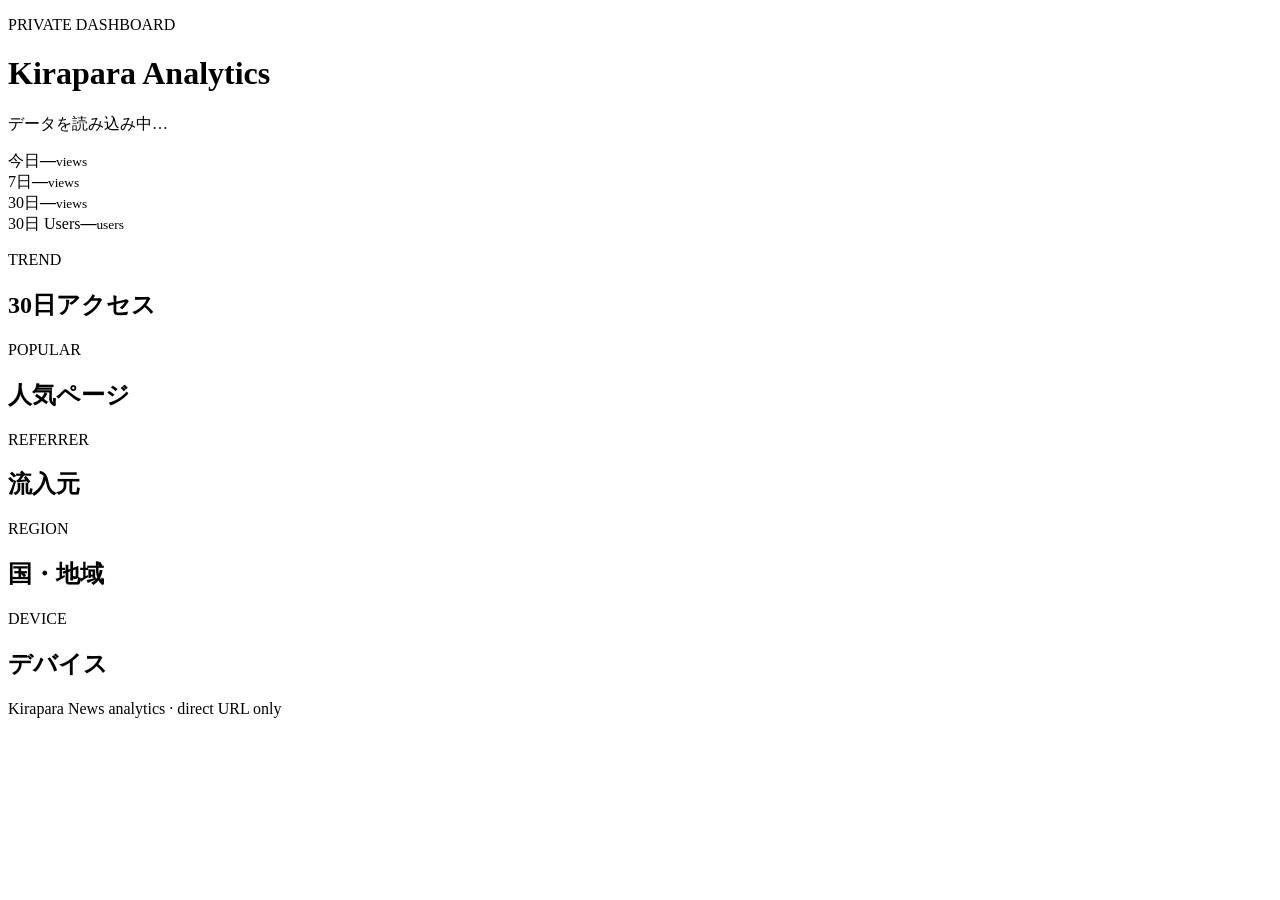
==== docs/analytics/index.html @ bf4885ae "Add hidden analytics dashboard" ====
<!doctype html>
<html lang="ja">
<head>
  <meta charset="utf-8">
  <meta name="viewport" content="width=device-width, initial-scale=1, viewport-fit=cover">
  <meta name="theme-color" content="#17131f">
  <meta name="robots" content="noindex,nofollow,noarchive">
  <title>Kirapara Analytics</title>
  <link rel="icon" href="../icon.svg" type="image/svg+xml">
  <link rel="stylesheet" href="./styles.css">
</head>
<body>
  <main class="shell">
    <header class="hero">
      <div>
        <p class="eyebrow">PRIVATE DASHBOARD</p>
        <h1>Kirapara Analytics</h1>
        <p id="updatedAt" class="muted">データを読み込み中…</p>
      </div>
      <div class="live-dot" title="analytics"></div>
    </header>

    <section id="setupNotice" class="notice" hidden>
      <strong>解析データはまだ未接続です。</strong>
      <span>GA4接続後、この画面へ自動で集計結果が表示されます。</span>
    </section>

    <section class="kpis">
      <article class="kpi"><span>今日</span><strong id="todayViews">—</strong><small>views</small></article>
      <article class="kpi"><span>7日</span><strong id="weekViews">—</strong><small>views</small></article>
      <article class="kpi"><span>30日</span><strong id="monthViews">—</strong><small>views</small></article>
      <article class="kpi"><span>30日 Users</span><strong id="monthUsers">—</strong><small>users</small></article>
    </section>

    <section class="panel wide">
      <div class="panel-head"><div><p class="eyebrow">TREND</p><h2>30日アクセス</h2></div></div>
      <div id="trendChart" class="trend" aria-label="30日アクセス推移"></div>
    </section>

    <section class="grid">
      <article class="panel"><div class="panel-head"><div><p class="eyebrow">POPULAR</p><h2>人気ページ</h2></div></div><div id="pages" class="rank-list"></div></article>
      <article class="panel"><div class="panel-head"><div><p class="eyebrow">REFERRER</p><h2>流入元</h2></div></div><div id="referrers" class="bars"></div></article>
      <article class="panel"><div class="panel-head"><div><p class="eyebrow">REGION</p><h2>国・地域</h2></div></div><div id="regions" class="bars"></div></article>
      <article class="panel"><div class="panel-head"><div><p class="eyebrow">DEVICE</p><h2>デバイス</h2></div></div><div id="devices" class="bars"></div></article>
    </section>

    <footer>Kirapara News analytics · direct URL only</footer>
  </main>
  <script src="./app.js" defer></script>
</body>
</html>
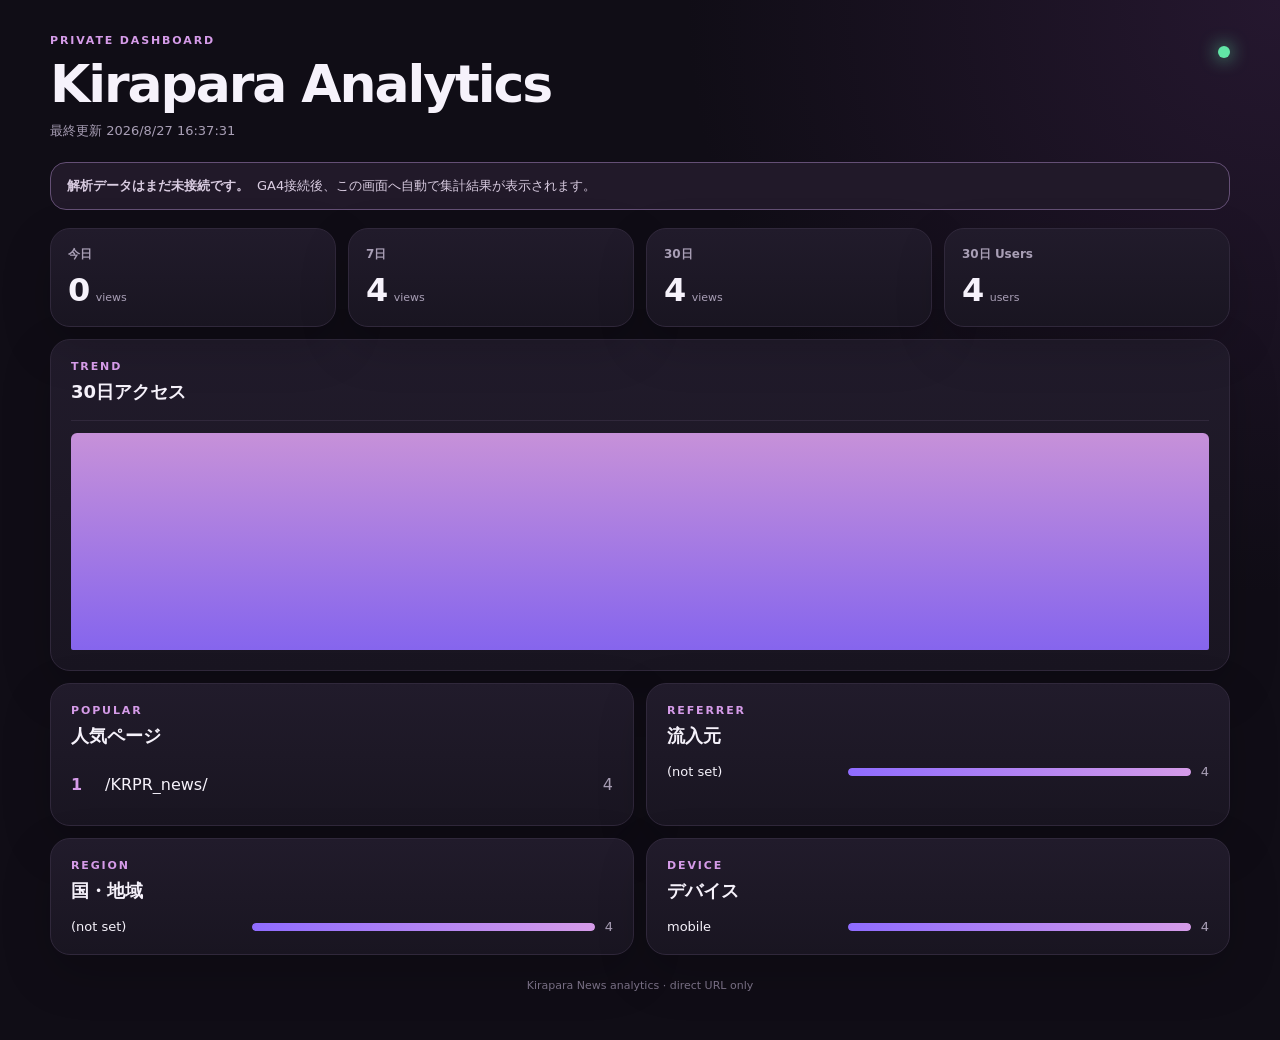
==== commit 1d631e52: "Bust analytics dashboard cache" ====
--- a/docs/analytics/index.html
+++ b/docs/analytics/index.html
@@ -46,6 +46,6 @@
 
     <footer>Kirapara News analytics · direct URL only</footer>
   </main>
-  <script src="./app.js" defer></script>
+  <script src="./app.js?v=2" defer></script>
 </body>
 </html>
--- a/docs/analytics/styles.css
+++ b/docs/analytics/styles.css
@@ -0,0 +1 @@
+:root{color-scheme:dark;--bg:#100d16;--panel:#191521;--panel2:#211b2b;--text:#f6f2fb;--muted:#a99fb6;--line:#30283b;--accent:#d59be8;--accent2:#8f6cff}*{box-sizing:border-box}body{margin:0;background:radial-gradient(circle at top right,#25172f 0,transparent 36%),var(--bg);color:var(--text);font-family:Inter,ui-sans-serif,system-ui,-apple-system,BlinkMacSystemFont,"Segoe UI",sans-serif}.shell{width:min(1180px,calc(100% - 28px));margin:auto;padding:34px 0 48px}.hero{display:flex;align-items:flex-start;justify-content:space-between;gap:18px;margin-bottom:22px}.hero h1,.panel h2{margin:0}.hero h1{font-size:clamp(30px,5vw,52px);letter-spacing:-.04em}.eyebrow{margin:0 0 7px;color:var(--accent);font-size:11px;font-weight:800;letter-spacing:.17em}.muted{margin:8px 0 0;color:var(--muted);font-size:13px}.live-dot{width:12px;height:12px;border-radius:50%;background:#62e6a7;box-shadow:0 0 18px #62e6a7;margin-top:12px}.notice{display:flex;gap:8px;flex-wrap:wrap;padding:14px 16px;margin:0 0 18px;border:1px solid #644f75;border-radius:16px;background:#211929;color:#d9cce1;font-size:13px}.kpis{display:grid;grid-template-columns:repeat(4,1fr);gap:12px;margin-bottom:12px}.kpi,.panel{border:1px solid var(--line);background:linear-gradient(180deg,var(--panel2),var(--panel));border-radius:20px;box-shadow:0 18px 50px rgba(0,0,0,.18)}.kpi{padding:17px}.kpi span,.kpi small{display:block;color:var(--muted)}.kpi span{font-size:12px;font-weight:700}.kpi strong{display:inline-block;margin-top:8px;font-size:32px;letter-spacing:-.05em}.kpi small{display:inline-block;margin-left:7px;font-size:11px}.panel{padding:20px}.wide{margin-bottom:12px}.panel-head{display:flex;align-items:center;justify-content:space-between;margin-bottom:16px}.panel h2{font-size:18px}.grid{display:grid;grid-template-columns:repeat(2,1fr);gap:12px}.trend{height:230px;display:flex;align-items:flex-end;gap:4px;padding-top:12px;border-top:1px solid var(--line)}.trend-bar{flex:1;min-width:3px;border-radius:6px 6px 2px 2px;background:linear-gradient(180deg,var(--accent),var(--accent2));opacity:.92;position:relative}.trend-bar:hover{opacity:1;filter:brightness(1.15)}.trend-bar span{display:none;position:absolute;left:50%;bottom:calc(100% + 7px);transform:translateX(-50%);padding:5px 7px;border:1px solid var(--line);border-radius:8px;background:#0c0a10;font-size:11px;white-space:nowrap;z-index:2}.trend-bar:hover span{display:block}.bars,.rank-list{display:grid;gap:11px}.bar-row{display:grid;grid-template-columns:minmax(80px,1fr) 2fr auto;gap:10px;align-items:center;font-size:13px}.bar-track{height:8px;border-radius:99px;background:#2a2333;overflow:hidden}.bar-fill{height:100%;border-radius:99px;background:linear-gradient(90deg,var(--accent2),var(--accent))}.bar-value{color:var(--muted);font-variant-numeric:tabular-nums}.rank-row{display:grid;grid-template-columns:24px 1fr auto;gap:10px;padding:11px 0;border-bottom:1px solid var(--line);align-items:start}.rank-row:last-child{border-bottom:0}.rank-num{color:var(--accent);font-weight:800}.rank-title{min-width:0;overflow:hidden;text-overflow:ellipsis;white-space:nowrap}.rank-value{color:var(--muted);font-variant-numeric:tabular-nums}footer{padding:24px 4px 0;color:#776e83;font-size:11px;text-align:center}@media(max-width:760px){.shell{width:min(100% - 20px,1180px);padding-top:24px}.kpis{grid-template-columns:repeat(2,1fr)}.grid{grid-template-columns:1fr}.panel{padding:16px}.trend{height:190px}.kpi strong{font-size:27px}}
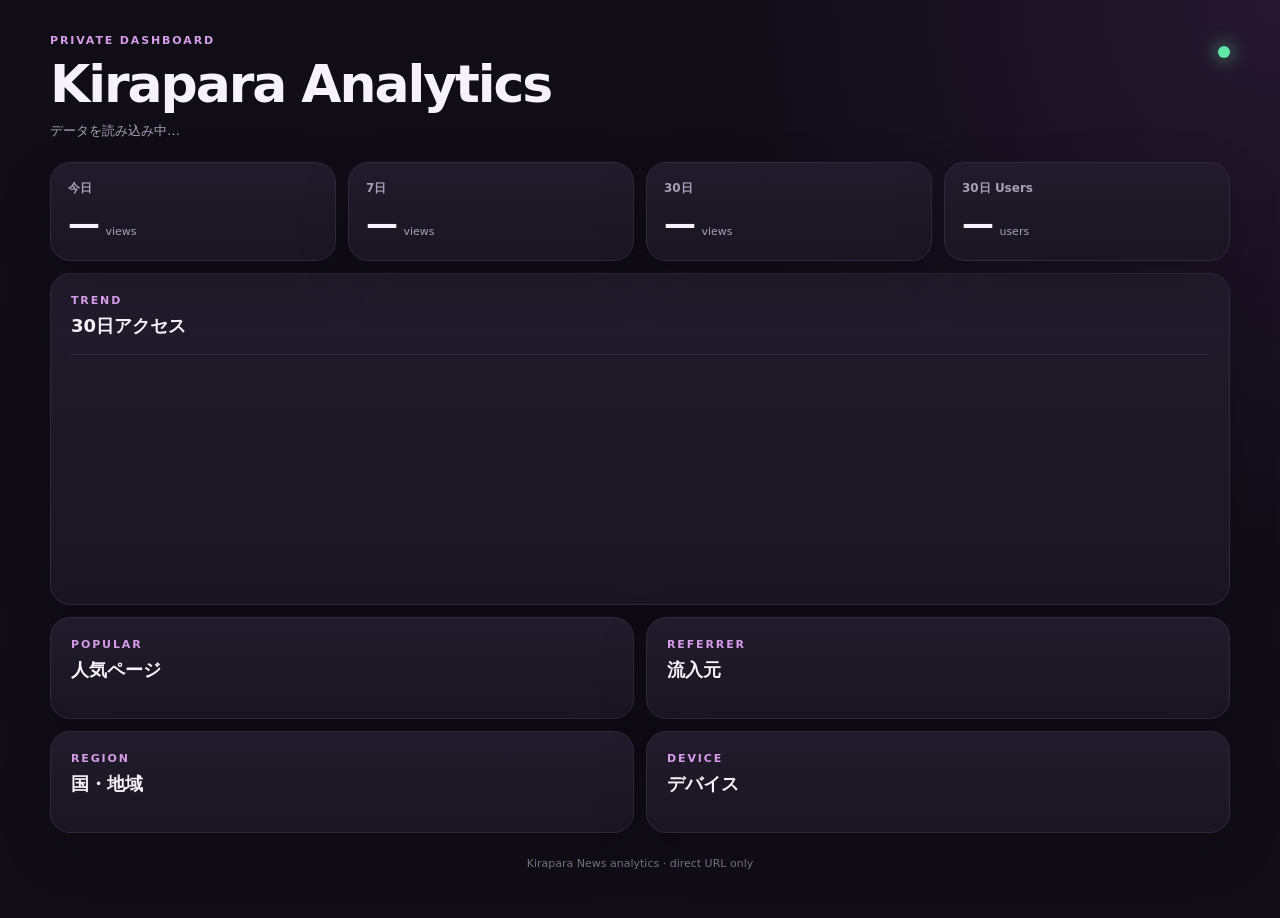
==== commit a4b32352: "Remove analytics disconnected notice" ====
--- a/docs/analytics/index.html
+++ b/docs/analytics/index.html
@@ -20,11 +20,6 @@
       <div class="live-dot" title="analytics"></div>
     </header>
 
-    <section id="setupNotice" class="notice" hidden>
-      <strong>解析データはまだ未接続です。</strong>
-      <span>GA4接続後、この画面へ自動で集計結果が表示されます。</span>
-    </section>
-
     <section class="kpis">
       <article class="kpi"><span>今日</span><strong id="todayViews">—</strong><small>views</small></article>
       <article class="kpi"><span>7日</span><strong id="weekViews">—</strong><small>views</small></article>
@@ -46,6 +41,6 @@
 
     <footer>Kirapara News analytics · direct URL only</footer>
   </main>
-  <script src="./app.js?v=2" defer></script>
+  <script src="./app.js?v=3" defer></script>
 </body>
 </html>
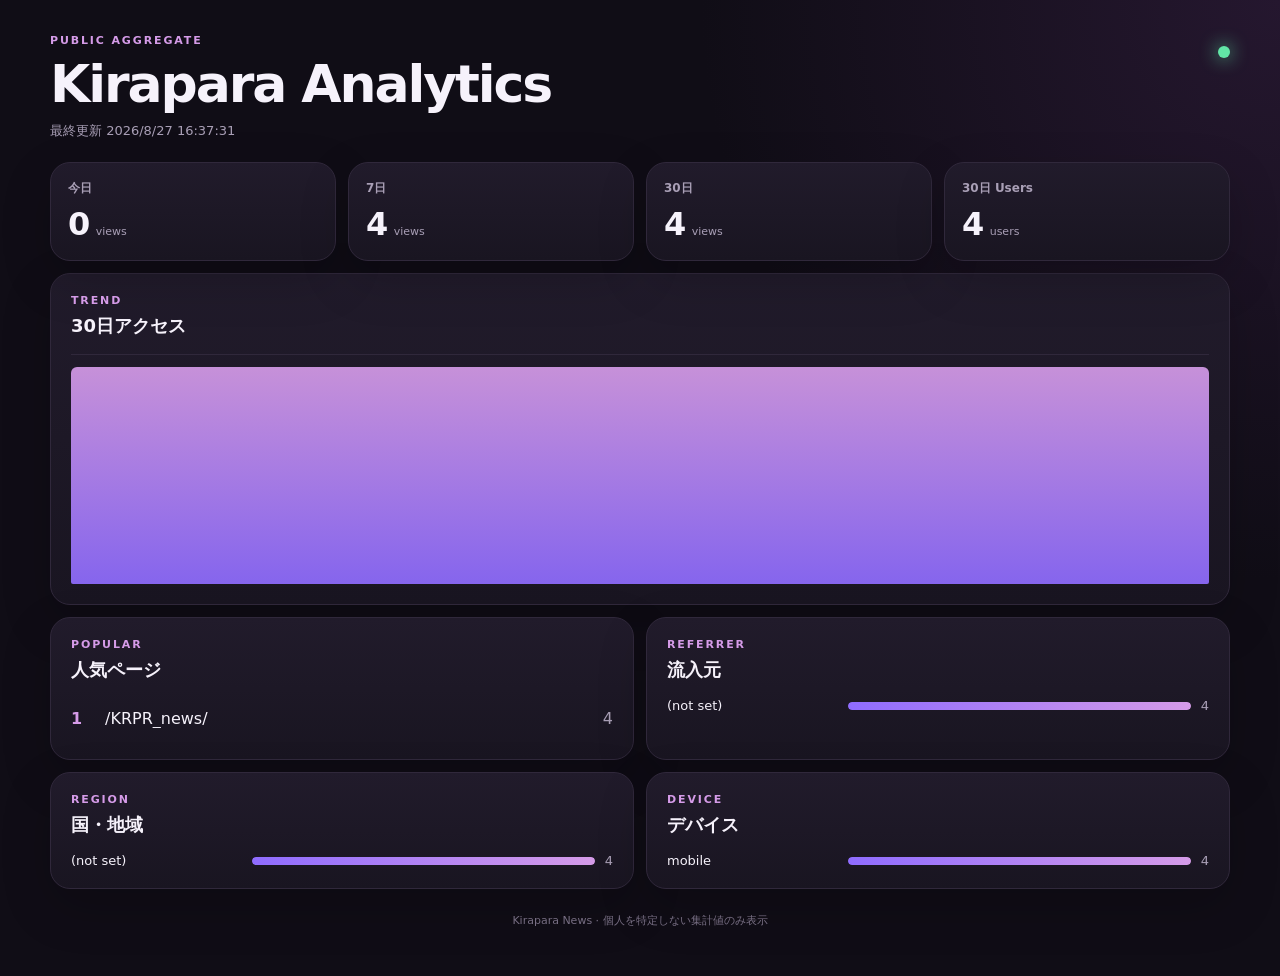
==== commit 203a7eae: "fix: rebuild Kirapara NEWS frontend and collection pipeline" ====
--- a/docs/analytics/index.html
+++ b/docs/analytics/index.html
@@ -13,7 +13,7 @@
   <main class="shell">
     <header class="hero">
       <div>
-        <p class="eyebrow">PRIVATE DASHBOARD</p>
+        <p class="eyebrow">PUBLIC AGGREGATE</p>
         <h1>Kirapara Analytics</h1>
         <p id="updatedAt" class="muted">データを読み込み中…</p>
       </div>
@@ -39,8 +39,8 @@
       <article class="panel"><div class="panel-head"><div><p class="eyebrow">DEVICE</p><h2>デバイス</h2></div></div><div id="devices" class="bars"></div></article>
     </section>
 
-    <footer>Kirapara News analytics · direct URL only</footer>
+    <footer>Kirapara News · 個人を特定しない集計値のみ表示</footer>
   </main>
-  <script src="./app.js?v=3" defer></script>
+  <script src="./app.js?v=4" defer></script>
 </body>
 </html>
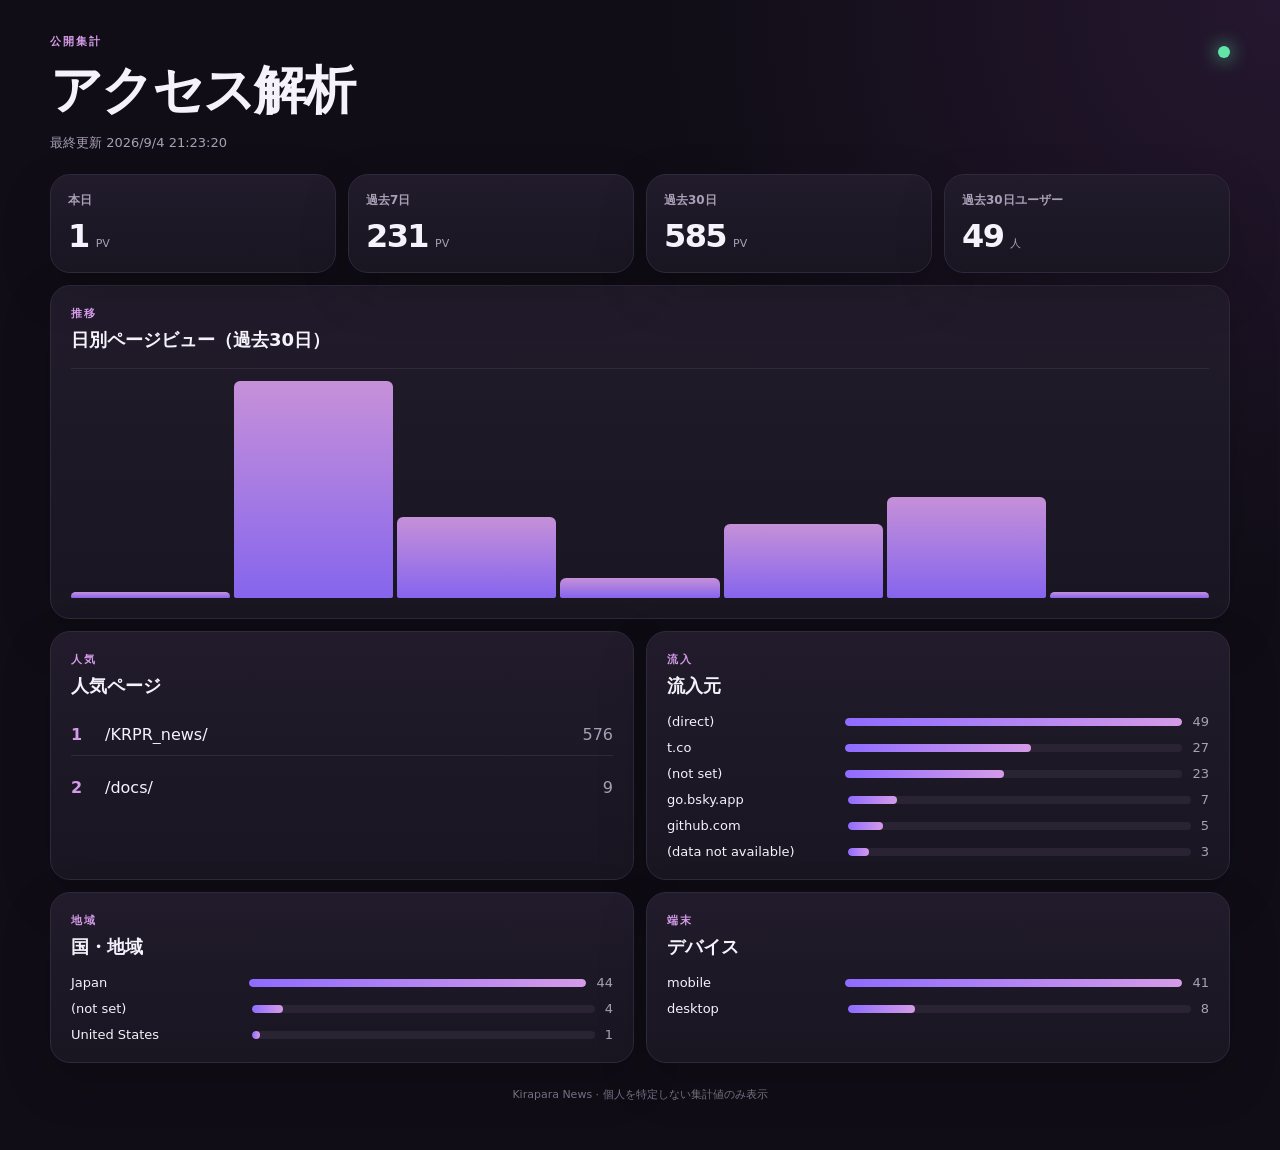
==== commit 47dfaf86: "Polish analytics labels" ====
--- a/docs/analytics/index.html
+++ b/docs/analytics/index.html
@@ -5,7 +5,7 @@
   <meta name="viewport" content="width=device-width, initial-scale=1, viewport-fit=cover">
   <meta name="theme-color" content="#17131f">
   <meta name="robots" content="noindex,nofollow,noarchive">
-  <title>Kirapara Analytics</title>
+  <title>Kirapara News アクセス解析</title>
   <link rel="icon" href="../icon.svg" type="image/svg+xml">
   <link rel="stylesheet" href="./styles.css">
 </head>
@@ -13,34 +13,34 @@
   <main class="shell">
     <header class="hero">
       <div>
-        <p class="eyebrow">PUBLIC AGGREGATE</p>
-        <h1>Kirapara Analytics</h1>
+        <p class="eyebrow">公開集計</p>
+        <h1>アクセス解析</h1>
         <p id="updatedAt" class="muted">データを読み込み中…</p>
       </div>
-      <div class="live-dot" title="analytics"></div>
+      <div class="live-dot" title="アクセス解析"></div>
     </header>
 
     <section class="kpis">
-      <article class="kpi"><span>今日</span><strong id="todayViews">—</strong><small>views</small></article>
-      <article class="kpi"><span>7日</span><strong id="weekViews">—</strong><small>views</small></article>
-      <article class="kpi"><span>30日</span><strong id="monthViews">—</strong><small>views</small></article>
-      <article class="kpi"><span>30日 Users</span><strong id="monthUsers">—</strong><small>users</small></article>
+      <article class="kpi"><span>本日</span><strong id="todayViews">—</strong><small>PV</small></article>
+      <article class="kpi"><span>過去7日</span><strong id="weekViews">—</strong><small>PV</small></article>
+      <article class="kpi"><span>過去30日</span><strong id="monthViews">—</strong><small>PV</small></article>
+      <article class="kpi"><span>過去30日ユーザー</span><strong id="monthUsers">—</strong><small>人</small></article>
     </section>
 
     <section class="panel wide">
-      <div class="panel-head"><div><p class="eyebrow">TREND</p><h2>30日アクセス</h2></div></div>
-      <div id="trendChart" class="trend" aria-label="30日アクセス推移"></div>
+      <div class="panel-head"><div><p class="eyebrow">推移</p><h2>日別ページビュー（過去30日）</h2></div></div>
+      <div id="trendChart" class="trend" aria-label="過去30日の日別ページビュー推移"></div>
     </section>
 
     <section class="grid">
-      <article class="panel"><div class="panel-head"><div><p class="eyebrow">POPULAR</p><h2>人気ページ</h2></div></div><div id="pages" class="rank-list"></div></article>
-      <article class="panel"><div class="panel-head"><div><p class="eyebrow">REFERRER</p><h2>流入元</h2></div></div><div id="referrers" class="bars"></div></article>
-      <article class="panel"><div class="panel-head"><div><p class="eyebrow">REGION</p><h2>国・地域</h2></div></div><div id="regions" class="bars"></div></article>
-      <article class="panel"><div class="panel-head"><div><p class="eyebrow">DEVICE</p><h2>デバイス</h2></div></div><div id="devices" class="bars"></div></article>
+      <article class="panel"><div class="panel-head"><div><p class="eyebrow">人気</p><h2>人気ページ</h2></div></div><div id="pages" class="rank-list"></div></article>
+      <article class="panel"><div class="panel-head"><div><p class="eyebrow">流入</p><h2>流入元</h2></div></div><div id="referrers" class="bars"></div></article>
+      <article class="panel"><div class="panel-head"><div><p class="eyebrow">地域</p><h2>国・地域</h2></div></div><div id="regions" class="bars"></div></article>
+      <article class="panel"><div class="panel-head"><div><p class="eyebrow">端末</p><h2>デバイス</h2></div></div><div id="devices" class="bars"></div></article>
     </section>
 
     <footer>Kirapara News · 個人を特定しない集計値のみ表示</footer>
   </main>
-  <script src="./app.js?v=4" defer></script>
+  <script src="./app.js?v=5" defer></script>
 </body>
 </html>
